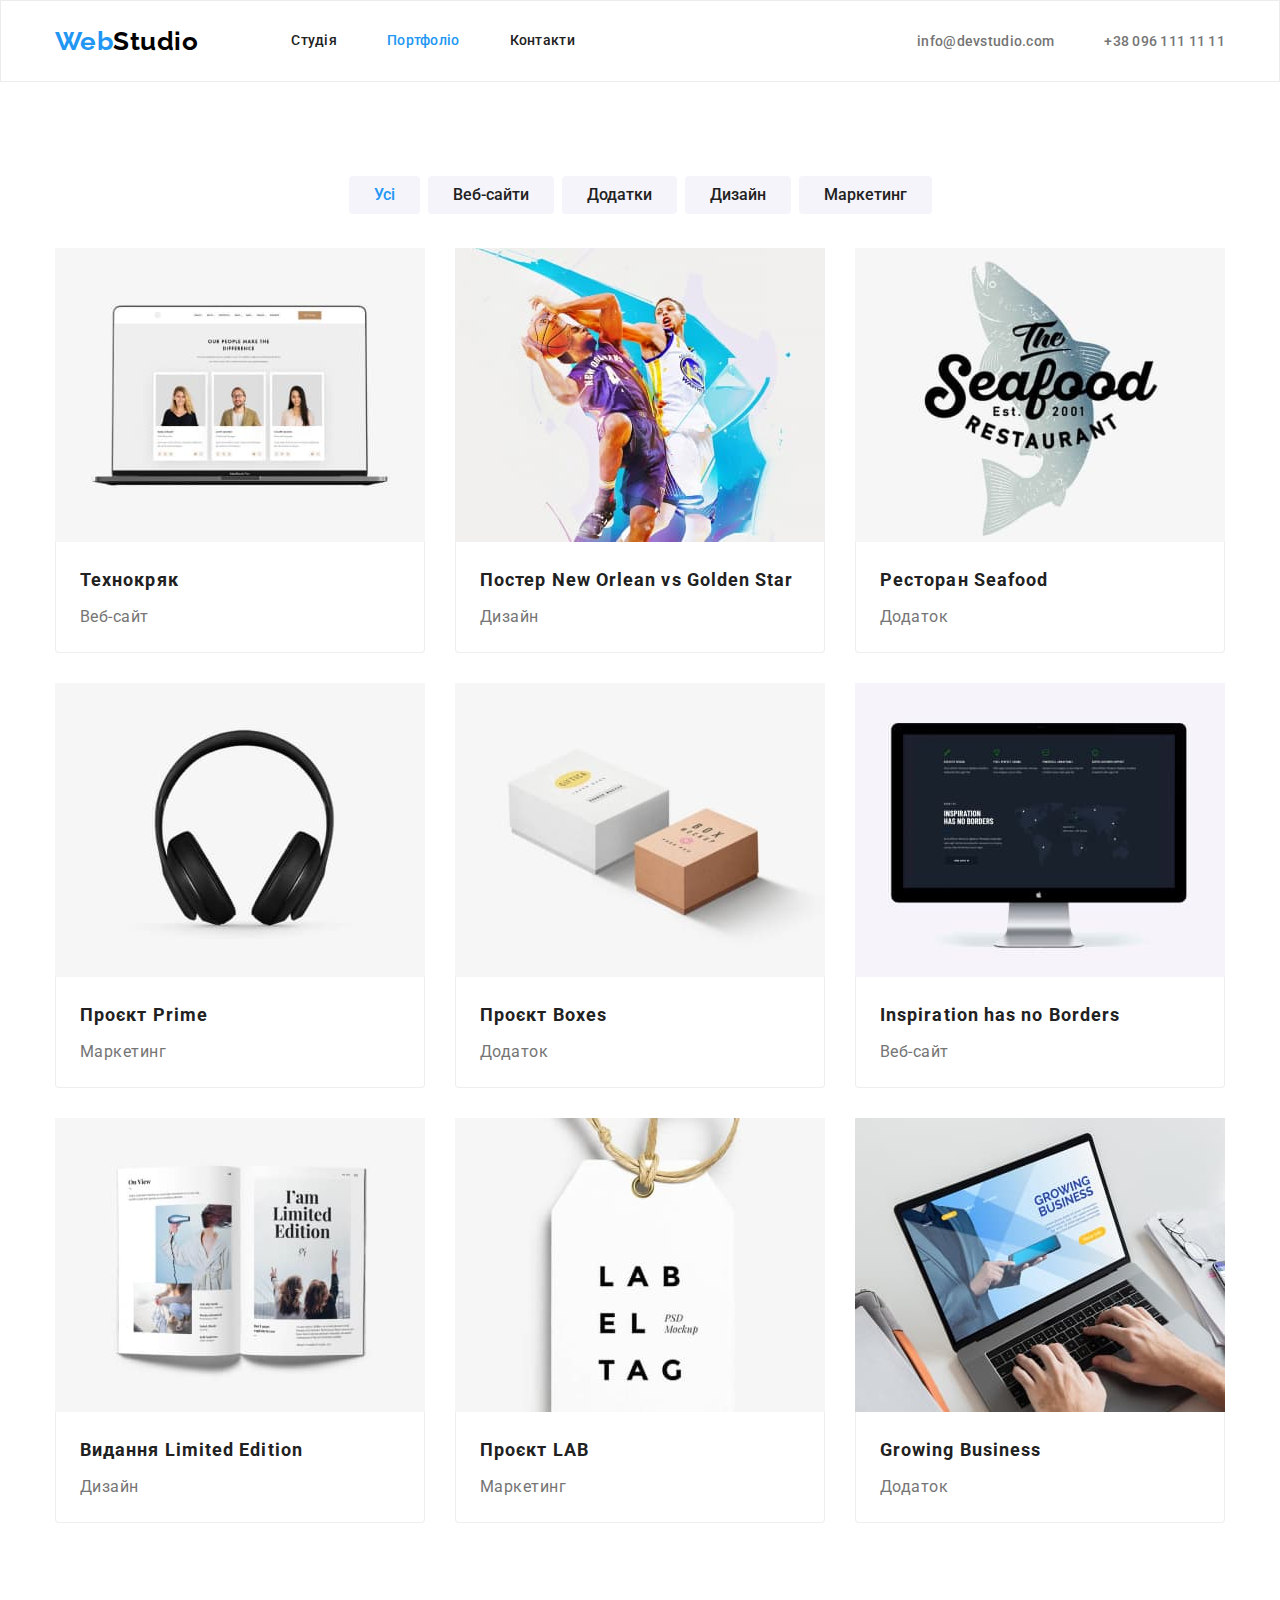
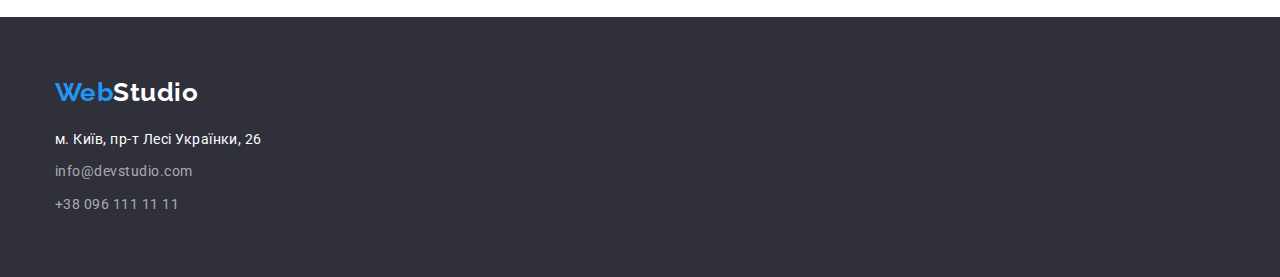
==== portfolio.html @ 704913a8 "Initial commit" ====
<!DOCTYPE html>
<html lang="en">
  <head>
    <meta charset="UTF-8" />
    <meta http-equiv="X-UA-Compatible" content="IE=edge" />
    <meta name="viewport" content="width=device-width, initial-scale=1.0" />

    <title>Портфоліо</title>

    <!-- Normalization -->
    <link
      rel="stylesheet"
      href="https://cdnjs.cloudflare.com/ajax/libs/modern-normalize/1.0.0/modern-normalize.min.css"
    />

    <!-- Styles -->
    <link rel="stylesheet" href="./css/styles.css" />

    <!-- Fonts -->
    <link rel="preconnect" href="https://fonts.googleapis.com" />
    <link rel="preconnect" href="https://fonts.gstatic.com" crossorigin />
    <link
      href="https://fonts.googleapis.com/css2?family=Raleway:wght@700&family=Roboto:wght@400;500;700;900&display=swap"
      rel="stylesheet"
    />
  </head>

  <body>
    <header class="header-section">
      <div class="container header-flex">
        <a href="./index.html" class="logo logo-header"><span>Web</span>Studio</a>

        <nav>
          <ul class="site-nav list">
            <li class="item">
              <a href="./index.html" class="link">Студія</a>
            </li>
            <li class="item">
              <a href="./portfolio.html" class="link current">Портфоліо</a>
            </li>
            <li class="item">
              <a href="#" class="link">Контакти</a>
            </li>
          </ul>
        </nav>

        <ul class="mail-tel-section list">
          <li class="item">
            <a href="mailto:info@devstudio.com" class="link">info@devstudio.com</a>
          </li>
          <li class="item"><a href="tel:380961111111" class="link">+38 096 111 11 11</a></li>
        </ul>
      </div>
    </header>

    <main>
      <!-- "Completed projects" saection -->
      <section class="section">
        <div class="container">
          <h1 class="section-title visually-hidden">Виконані проєкти</h1>

          <ul class="filter list">
            <li><button type="button" class="filer-button current button">Усі</button></li>
            <li><button type="button" class="filer-button button">Веб-сайти</button></li>
            <li><button type="button" class="filer-button button">Додатки</button></li>
            <li><button type="button" class="filer-button button">Дизайн</button></li>
            <li><button type="button" class="filer-button button">Маркетинг</button></li>
          </ul>

          <ul class="projects-list list">
            <li class="item">
              <img
                src="./images/technokryak.jpg"
                alt="Ноутбук з відчиненою веб-сторінкою"
                width="370"
                class="completed-projects-img"
              />
              <div class="projects-card-border">
                <h2 class="completed-projects-title">Технокряк</h2>
                <p class="completed-projects-text">Веб-сайт</p>
              </div>
            </li>
            <li class="item">
              <img
                src="./images/new-orlean-vs-golden-star.jpg"
                alt="Два баскетболісти грають у баскетбол"
                width="370"
                class="completed-projects-img"
              />
              <div class="projects-card-border">
                <h2 class="completed-projects-title">Постер New Orlean vs Golden Star</h2>
                <p class="completed-projects-text">Дизайн</p>
              </div>
            </li>
            <li class="item">
              <img
                src="./images/seafood-restaurant.jpg"
                alt="Логотип ресторану Seafood"
                width="370"
                class="completed-projects-img"
              />
              <div class="projects-card-border">
                <h2 class="completed-projects-title">Ресторан Seafood</h2>
                <p class="completed-projects-text">Додаток</p>
              </div>
            </li>
            <li class="item">
              <img
                src="./images/project-prime.jpg"
                alt="Комп'ютерні навушники"
                width="370"
                class="completed-projects-img"
              />
              <div class="projects-card-border">
                <h2 class="completed-projects-title">Проєкт Prime</h2>
                <p class="completed-projects-text">Маркетинг</p>
              </div>
            </li>
            <li class="item">
              <img
                src="./images/project-boxes.jpg"
                alt="Дві коробки: біла та червона"
                width="370"
                class="completed-projects-img"
              />
              <div class="projects-card-border">
                <h2 class="completed-projects-title">Проєкт Boxes</h2>
                <p class="completed-projects-text">Додаток</p>
              </div>
            </li>
            <li class="item">
              <img
                src="./images/inspirations-has-not-borders.jpg"
                alt="iMac з відчиненою веб-сторінкою"
                width="370"
                class="completed-projects-img"
              />
              <div class="projects-card-border">
                <h2 class="completed-projects-title">Inspiration has no Borders</h2>
                <p class="completed-projects-text">Веб-сайт</p>
              </div>
            </li>
            <li class="item">
              <img
                src="./images/limited-edition-publishing.jpg"
                alt="Розворот журналу"
                width="370"
                class="completed-projects-img"
              />
              <div class="projects-card-border">
                <h2 class="completed-projects-title">Видання Limited Edition</h2>
                <p class="completed-projects-text">Дизайн</p>
              </div>
            </li>
            <li class="item">
              <img
                src="./images/project-lab.jpg"
                alt="Етикетка з логотипом компанії"
                width="370"
                class="completed-projects-img"
              />
              <div class="projects-card-border">
                <h2 class="completed-projects-title">Проєкт LAB</h2>
                <p class="completed-projects-text">Маркетинг</p>
              </div>
            </li>
            <li class="item">
              <img
                src="./images/growing-business.jpg"
                alt="Людина працює за ноутбуком"
                width="370"
                class="completed-projects-img"
              />
              <div class="projects-card-border">
                <h2 class="completed-projects-title">Growing Business</h2>
                <p class="completed-projects-text">Додаток</p>
              </div>
            </li>
          </ul>
        </div>
      </section>
    </main>

    <footer class="footer-section">
      <div class="container">
        <a href="./index.html" class="logo logo-footer"><span>Web</span>Studio</a>

        <address class="footer-address">м. Київ, пр-т Лесі Українки, 26</address>

        <ul class="footer-contact-info list">
          <li><a href="mailto:info@devstudio.com" class="mail link">info@devstudio.com</a></li>
          <li><a href="tel:380961111111" class="link">+38 096 111 11 11</a></li>
        </ul>
      </div>
    </footer>
  </body>
</html>
---- css/styles.css ----
:root {
    --primaty-text-color: #212121;
    --secondary-text-color: #757575;
    --accent-color: #2196f3;
    --primary-white-color: #ffffff;
    --primary-black-color: #000000;
    --projects-border-color: #eeeeee;
    --header-border-color: #ececec;

    --hero-background-color: #2f303a;
    --button-color: #f5f4fa;
}

body {
    background-color: var(--primary-white-color);
    color: var(--primaty-text-color);

    font-family: Roboto, sans-serif;
    letter-spacing: 0.03em;
}

h1,
h2,
h3,
h4,
h5,
h6,
p,
ul {
    padding: 0;
    margin: 0;
}

.logo {
    font-family: 'Raleway';
    font-weight: 700;
    font-size: 26px;
    line-height: 1.19;
    text-decoration: none;
}

.list {
    list-style-type: none;
}

.link {
    text-decoration: none;
}

.button {
    border: 0;
    cursor: pointer;
}

.visually-hidden {
    position: absolute;
    white-space: nowrap;
    width: 1px;
    height: 1px;
    overflow: hidden;
    border: 0;
    padding: 0;
    clip: rect(0 0 0 0);
    clip-path: inset(50%);
    margin: -1px;
}

.section-title {
    margin-bottom: 50px;

    font-weight: 700;
    font-size: 36px;
    line-height: 1.17;
}

.section {
    padding-top: 94px;
    padding-bottom: 94px;
}

.container {
    width: 100%;
    max-width: 1200px;
    padding-left: 15px;
    padding-right: 15px;
    margin-left: auto;
    margin-right: auto;
}

/* ---------------------- Header ----------------------*/
.header-section {
    border: 1px solid var(--header-border-color);
}

.header-flex {
    display: flex;
    /* justify-content: space-between; */
    align-items: center;
}

.logo-header {
    margin-right: 93px;

    color: var(--primary-black-color);
}

.logo-header>span {
    color: var(--accent-color);
}

.site-nav {
    display: flex;
}

.site-nav .item {
    margin-right: 50px;
}

.site-nav .item:last-child {
    margin-right: 0;
}

/* Check why this method is not working */
/* .site-nav .item:not(last-child) {
  margin-right: 50px;
} */

.site-nav .link {
    display: block;
    padding-top: 32px;
    padding-bottom: 32px;

    color: var(--primaty-text-color);
    font-weight: 500;
    font-size: 14px;
    line-height: 1.14;
    letter-spacing: 0.02em;
}

.link.current {
    color: var(--accent-color);
}

.site-nav .link:hover,
.site-nav .link:focus {
    color: var(--accent-color);
}

.mail-tel-section {
    display: flex;
    margin-left: auto;
}

.mail-tel-section .item+.item {
    margin-left: 50px;
}

.mail-tel-section .link {
    color: var(--secondary-text-color);
    font-weight: 500;
    font-size: 14px;
    line-height: 1.14;
    letter-spacing: 0.02em;
}

.mail-tel-section .link:hover,
.mail-tel-section .link:focus {
    color: var(--accent-color);
}

/* ---------------------- Hero section ---------------------- */
.hero {
    background-color: var(--hero-background-color);
}

.hero-title {
    text-align: center;
    margin: 0 auto;
    margin-bottom: 30px;

    max-width: 696px;
    font-weight: 900;
    font-size: 44px;
    line-height: 1.36;
    letter-spacing: 0.06em;
    text-transform: uppercase;

    color: var(--primary-white-color);
}

.hero-button {
    display: block;
    margin: 0 auto;
    padding: 10px 32px;
    border-radius: 4px;

    color: var(--primary-white-color);
    background-color: var(--accent-color);
    font-family: 'Roboto';
    font-weight: 700;
    font-size: 16px;
    line-height: 1.87;
    letter-spacing: 0.06em;
}

.hero-button:hover,
.hero-button:focus {
    color: var(--primaty-text-color);
    background-color: var(--button-color);
}

/* ---------------------- Advantages section ---------------------- */
.advantages-section {
    padding-bottom: 0;
}

.advantages-li-title {
    margin-bottom: 10px;

    font-weight: 700;
    font-size: 14px;
    line-height: 1.14;
    text-transform: uppercase;
}

.advantages-text {
    font-size: 14px;
    line-height: 1.7;

    color: var(--secondary-text-color);
}

.advantages-list {
    display: flex;
}

.advantages-list .item {
    max-width: calc((100% - 90px) / 4);
    margin-right: 30px;
}

.advantages-list .item:last-child {
    margin-right: 0;
}

/* ---------------------- What we are doing section ---------------------- */
.what-we-doing-title {
    text-align: center;
}

.what-we-doing-list {
    display: flex;
    gap: 30px;
}

/* ---------------------- Our team section ---------------------- */
.our-team-section {
    background-color: var(--button-color);
}

.our-team-section li {
    background-color: var(--primary-white-color);
}

.our-team-title {
    text-align: center;
}

.our-team-list {
    display: flex;
    gap: 30px;
}

.employee-img {
    margin-bottom: 30px;
}

.our-team-name {
    padding-bottom: 10px;
    text-align: center;

    font-weight: 500;
    font-size: 16px;
    line-height: 1.19;
}

.our-team-position {
    text-align: center;
    padding-bottom: 30px;

    font-size: 16px;
    line-height: 1.19;

    color: var(--secondary-text-color);
}

/* ---------------------- !!! portfolio.html !!! ---------------------- */

/* ---------------------- Completed projects section ---------------------- */
.filter {
    display: flex;
    gap: 8px;
    justify-content: center;
    margin-bottom: 34px;
}

.filer-button {
    padding: 6px 25px;
    border-radius: 4px;

    font-family: Roboto;
    font-weight: 500;
    font-size: 16px;
    line-height: 1.62;

    color: var(--primaty-text-color);
    background-color: var(--button-color);
}

.filer-button:hover,
.filer-button:focus {
    color: var(--accent-color);
}

.filer-button.current {
    color: var(--accent-color);
}

.projects-list {
    display: flex;
    flex-wrap: wrap;
    gap: 30px;
}

.completed-projects-img {
    display: block;
}

.completed-projects-title {
    margin-bottom: 4px;

    font-weight: 700;
    font-size: 18px;
    line-height: 2;
    letter-spacing: 0.06em;
}

.completed-projects-text {
    font-size: 16px;
    line-height: 1.87;

    color: var(--secondary-text-color);
}

.projects-card-border {
    border-radius: 0px 0px 4px 4px;
    border-bottom: 1px solid var(--projects-border-color);
    border-left: 1px solid var(--projects-border-color);
    border-right: 1px solid var(--projects-border-color);

    padding: 20px 24px;
}

/* ---------------------- Footer ---------------------- */
.footer-section {
    padding-top: 60px;
    padding-bottom: 60px;

    background-color: var(--hero-background-color);
}

.logo-footer {
    display: inline-block;
    margin-bottom: 20px;

    color: var(--primary-white-color);
}

.logo-footer>span {
    color: var(--accent-color);
}

.footer-address {
    margin-bottom: 9px;

    font-size: 14px;
    font-style: normal;
    line-height: 1.71;

    color: var(--primary-white-color);
}

.footer-contact-info a {
    font-size: 14px;
    line-height: 1.71;

    color: rgba(255, 255, 255, 0.6);
}

.footer-contact-info .link:hover,
.footer-contact-info .link:focus {
    color: var(--accent-color);
}

.mail {
    display: inline-block;
    margin-bottom: 9px;
}
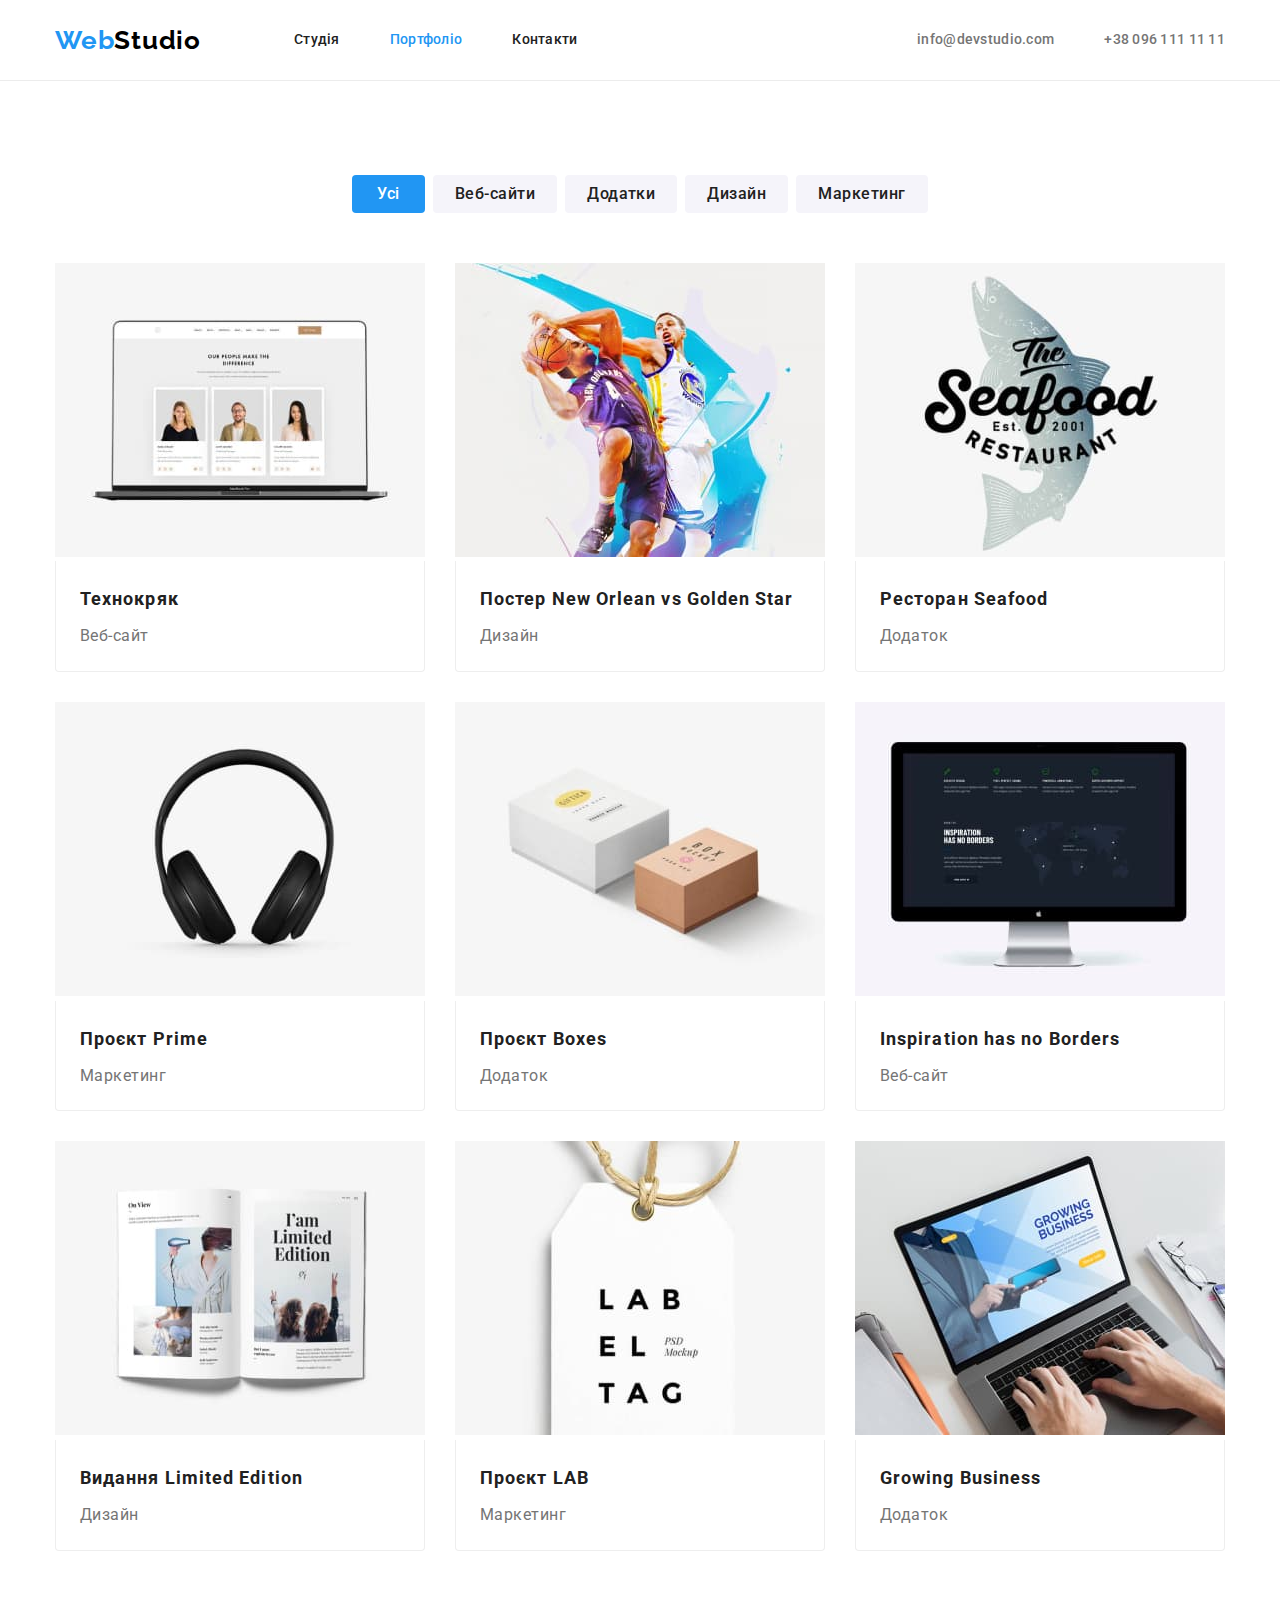
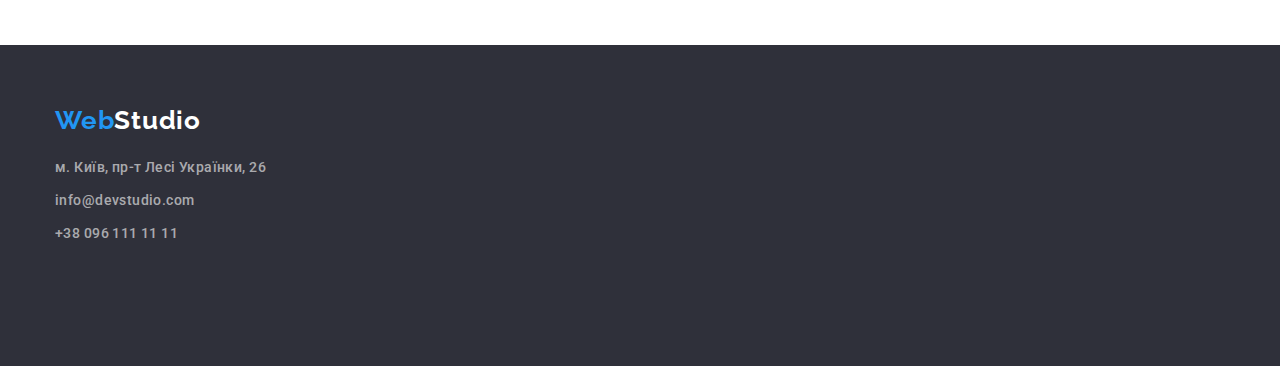
==== commit b1ea7db2: "update-html-css-files" ====
--- a/portfolio.html
+++ b/portfolio.html
@@ -1,22 +1,15 @@
 <!DOCTYPE html>
-<html lang="en">
+<html lang="uk">
   <head>
     <meta charset="UTF-8" />
     <meta http-equiv="X-UA-Compatible" content="IE=edge" />
     <meta name="viewport" content="width=device-width, initial-scale=1.0" />
-
     <title>Портфоліо</title>
-
-    <!-- Normalization -->
     <link
       rel="stylesheet"
-      href="https://cdnjs.cloudflare.com/ajax/libs/modern-normalize/1.0.0/modern-normalize.min.css"
+      href="https://cdnjs.cloudflare.com/ajax/libs/modern-normalize/1.1.0/modern-normalize.min.css"
     />
-
-    <!-- Styles -->
     <link rel="stylesheet" href="./css/styles.css" />
-
-    <!-- Fonts -->
     <link rel="preconnect" href="https://fonts.googleapis.com" />
     <link rel="preconnect" href="https://fonts.gstatic.com" crossorigin />
     <link
@@ -24,174 +17,177 @@
       rel="stylesheet"
     />
   </head>
-
   <body>
-    <header class="header-section">
+    <header class="header-section-portfolio">
       <div class="container header-flex">
-        <a href="./index.html" class="logo logo-header"><span>Web</span>Studio</a>
-
+        <a href="./index.html" lang="en" class="link"
+          ><span class="logo-accent">Web</span><span class="logo-accent-sec">Studio</span></a
+        >
         <nav>
-          <ul class="site-nav list">
+          <ul class="page-nav">
             <li class="item">
               <a href="./index.html" class="link">Студія</a>
             </li>
             <li class="item">
-              <a href="./portfolio.html" class="link current">Портфоліо</a>
+              <a class="link nav link-current" href="./portfolio.html">Портфоліо</a>
             </li>
             <li class="item">
               <a href="#" class="link">Контакти</a>
             </li>
           </ul>
         </nav>
-
-        <ul class="mail-tel-section list">
+        <ul class="header-contact-list">
           <li class="item">
-            <a href="mailto:info@devstudio.com" class="link">info@devstudio.com</a>
+            <a href="mailto:info@devstudio.com" class="link header-contacts">info@devstudio.com</a>
           </li>
-          <li class="item"><a href="tel:380961111111" class="link">+38 096 111 11 11</a></li>
+          <li class="item">
+            <a href="tel:+380961111111" class="link header-contacts">+38 096 111 11 11</a>
+          </li>
         </ul>
       </div>
     </header>
-
     <main>
-      <!-- "Completed projects" saection -->
-      <section class="section">
-        <div class="container">
-          <h1 class="section-title visually-hidden">Виконані проєкти</h1>
-
-          <ul class="filter list">
-            <li><button type="button" class="filer-button current button">Усі</button></li>
-            <li><button type="button" class="filer-button button">Веб-сайти</button></li>
-            <li><button type="button" class="filer-button button">Додатки</button></li>
-            <li><button type="button" class="filer-button button">Дизайн</button></li>
-            <li><button type="button" class="filer-button button">Маркетинг</button></li>
+      <section class="projects-section">
+        <div class="container buttons-container">
+          <h1 class="sect-headers hidden">Виконані проєкти</h1>
+          <ul class="lists portfolio-all-buttons">
+            <li><button type="button" class="portfolio-button">Усі</button></li>
+            <li><button type="button" class="portfolio-buttons">Веб-сайти</button></li>
+            <li><button type="button" class="portfolio-buttons">Додатки</button></li>
+            <li><button type="button" class="portfolio-buttons">Дизайн</button></li>
+            <li><button type="button" class="portfolio-buttons">Маркетинг</button></li>
           </ul>
-
-          <ul class="projects-list list">
+        </div>
+        <div class="container projects-cards">
+          <ul class="lists">
             <li class="item">
               <img
                 src="./images/technokryak.jpg"
-                alt="Ноутбук з відчиненою веб-сторінкою"
+                alt="Ноутбук з відкритим веб-сайтом"
                 width="370"
-                class="completed-projects-img"
+                height="294"
               />
-              <div class="projects-card-border">
-                <h2 class="completed-projects-title">Технокряк</h2>
-                <p class="completed-projects-text">Веб-сайт</p>
+              <div class="border-card">
+                <h3 class="portfolio-headers">Технокряк</h3>
+                <p class="portfolio-text">Веб-сайт</p>
               </div>
             </li>
             <li class="item">
               <img
                 src="./images/new-orlean-vs-golden-star.jpg"
-                alt="Два баскетболісти грають у баскетбол"
+                alt="Два баскетболісти грають"
                 width="370"
-                class="completed-projects-img"
+                height="294"
               />
-              <div class="projects-card-border">
-                <h2 class="completed-projects-title">Постер New Orlean vs Golden Star</h2>
-                <p class="completed-projects-text">Дизайн</p>
+              <div class="border-card">
+                <h3 class="portfolio-headers">Постер New Orlean vs Golden Star</h3>
+                <p class="portfolio-text">Дизайн</p>
               </div>
             </li>
             <li class="item">
               <img
                 src="./images/seafood-restaurant.jpg"
-                alt="Логотип ресторану Seafood"
+                alt="Логотип ресторану з рибою та назвою (The Seafood Restaurant. Est. 2001)"
                 width="370"
-                class="completed-projects-img"
+                height="294"
               />
-              <div class="projects-card-border">
-                <h2 class="completed-projects-title">Ресторан Seafood</h2>
-                <p class="completed-projects-text">Додаток</p>
+              <div class="border-card">
+                <h3 class="portfolio-headers">Ресторан Seafood</h3>
+                <p class="portfolio-text">Додаток</p>
               </div>
             </li>
             <li class="item">
-              <img
-                src="./images/project-prime.jpg"
-                alt="Комп'ютерні навушники"
-                width="370"
-                class="completed-projects-img"
-              />
-              <div class="projects-card-border">
-                <h2 class="completed-projects-title">Проєкт Prime</h2>
-                <p class="completed-projects-text">Маркетинг</p>
+              <img src="./images/project-prime.jpg" alt="Навушники" width="370" height="294" />
+              <div class="border-card">
+                <h3 class="portfolio-headers">Проєкт Prime</h3>
+                <p class="portfolio-text">Маркетинг</p>
               </div>
             </li>
             <li class="item">
               <img
                 src="./images/project-boxes.jpg"
-                alt="Дві коробки: біла та червона"
+                alt="Коричнева та біла коробки"
                 width="370"
-                class="completed-projects-img"
+                height="294"
               />
-              <div class="projects-card-border">
-                <h2 class="completed-projects-title">Проєкт Boxes</h2>
-                <p class="completed-projects-text">Додаток</p>
+              <div class="border-card">
+                <h3 class="portfolio-headers">Проєкт Boxes</h3>
+                <p class="portfolio-text">Додаток</p>
               </div>
             </li>
             <li class="item">
               <img
                 src="./images/inspirations-has-not-borders.jpg"
-                alt="iMac з відчиненою веб-сторінкою"
+                alt=""
                 width="370"
-                class="completed-projects-img"
+                height="294"
               />
-              <div class="projects-card-border">
-                <h2 class="completed-projects-title">Inspiration has no Borders</h2>
-                <p class="completed-projects-text">Веб-сайт</p>
+              <div class="border-card">
+                <h3 class="portfolio-headers">Inspiration has no Borders</h3>
+                <p class="portfolio-text">Веб-сайт</p>
               </div>
             </li>
             <li class="item">
               <img
                 src="./images/limited-edition-publishing.jpg"
-                alt="Розворот журналу"
+                alt="iMac з відкритим веб-сайтом"
                 width="370"
-                class="completed-projects-img"
+                height="294"
               />
-              <div class="projects-card-border">
-                <h2 class="completed-projects-title">Видання Limited Edition</h2>
-                <p class="completed-projects-text">Дизайн</p>
+              <div class="border-card">
+                <h3 class="portfolio-headers">Видання Limited Edition</h3>
+                <p class="portfolio-text">Дизайн</p>
               </div>
             </li>
             <li class="item">
               <img
                 src="./images/project-lab.jpg"
-                alt="Етикетка з логотипом компанії"
+                alt="Етикетка з надписом (Label Tag)"
                 width="370"
-                class="completed-projects-img"
+                height="294"
               />
-              <div class="projects-card-border">
-                <h2 class="completed-projects-title">Проєкт LAB</h2>
-                <p class="completed-projects-text">Маркетинг</p>
+              <div class="border-card">
+                <h3 class="portfolio-headers">Проєкт LAB</h3>
+                <p class="portfolio-text">Маркетинг</p>
               </div>
             </li>
             <li class="item">
               <img
                 src="./images/growing-business.jpg"
-                alt="Людина працює за ноутбуком"
+                alt="Ноутбук, яким користується людина"
                 width="370"
-                class="completed-projects-img"
+                height="294"
               />
-              <div class="projects-card-border">
-                <h2 class="completed-projects-title">Growing Business</h2>
-                <p class="completed-projects-text">Додаток</p>
+              <div class="border-card">
+                <h3 class="portfolio-headers">Growing Business</h3>
+                <p class="portfolio-text">Додаток</p>
               </div>
             </li>
           </ul>
         </div>
       </section>
     </main>
-
     <footer class="footer-section">
-      <div class="container">
-        <a href="./index.html" class="logo logo-footer"><span>Web</span>Studio</a>
-
-        <address class="footer-address">м. Київ, пр-т Лесі Українки, 26</address>
-
-        <ul class="footer-contact-info list">
-          <li><a href="mailto:info@devstudio.com" class="mail link">info@devstudio.com</a></li>
-          <li><a href="tel:380961111111" class="link">+38 096 111 11 11</a></li>
-        </ul>
+      <div class="container address-container">
+        <a href="./index.html" class="link logo"
+          ><span class="logo-accent">Web</span><span class="logo-accent-address">Studio</span></a
+        >
+        <address>
+          <ul class="address-elements">
+            <li class="lists">
+              <a href="https://goo.gl/maps/knYYJ86Gvqmdo5ix7" class="link map-address"
+                >м. Київ, пр-т Лесі Українки, 26</a
+              >
+            </li>
+            <li class="lists">
+              <a href="mailto:info@devstudio.com" class="link mail">info@devstudio.com</a>
+            </li>
+            <li class="lists">
+              <a href="tel:+380961111111" class="link tel">+38 096 111 11 11</a>
+            </li>
+          </ul>
+        </address>
       </div>
     </footer>
   </body>
-</html>+</html>
--- a/css/styles.css
+++ b/css/styles.css
@@ -1,408 +1,448 @@
 :root {
-    --primaty-text-color: #212121;
-    --secondary-text-color: #757575;
-    --accent-color: #2196f3;
-    --primary-white-color: #ffffff;
-    --primary-black-color: #000000;
-    --projects-border-color: #eeeeee;
-    --header-border-color: #ececec;
-
-    --hero-background-color: #2f303a;
-    --button-color: #f5f4fa;
-}
-
+    --clr-primary-white: #fff;
+    --clr-brand: #2f303a;
+    --primary-text-clr: #757575;
+    --accent-clr: #2196f3;
+    --primary-black-clr: #000;
+    --black-brand: #212121;
+    --color-button: #188ce8;
+    --sec-clr-bcg: #f5f4fa;
+    --clr-border-header: #ececec;
+    --clr-project-border: #eeeeee;
+}
+
+/* Main Selectors */
 body {
-    background-color: var(--primary-white-color);
-    color: var(--primaty-text-color);
-
-    font-family: Roboto, sans-serif;
-    letter-spacing: 0.03em;
-}
-
-h1,
-h2,
-h3,
-h4,
-h5,
-h6,
-p,
-ul {
+    font-family: 'Roboto', 'Raleway', sans-serif;
+    list-style-type: none;
+
+    color: var(--primary-text-clr);
+}
+
+h1, h2, h3, h4, h5, h6, p, ul {
+    list-style-type: none;
+    margin: 0;
     padding: 0;
-    margin: 0;
-}
-
-.logo {
-    font-family: 'Raleway';
-    font-weight: 700;
-    font-size: 26px;
-    line-height: 1.19;
+}
+
+.link {
+   
     text-decoration: none;
-}
-
-.list {
-    list-style-type: none;
-}
-
-.link {
-    text-decoration: none;
-}
-
-.button {
-    border: 0;
-    cursor: pointer;
-}
-
-.visually-hidden {
-    position: absolute;
-    white-space: nowrap;
-    width: 1px;
-    height: 1px;
-    overflow: hidden;
-    border: 0;
-    padding: 0;
-    clip: rect(0 0 0 0);
-    clip-path: inset(50%);
-    margin: -1px;
-}
-
-.section-title {
-    margin-bottom: 50px;
-
-    font-weight: 700;
-    font-size: 36px;
-    line-height: 1.17;
-}
-
-.section {
-    padding-top: 94px;
-    padding-bottom: 94px;
+    font-weight: 500;
+    font-size: 14px;
+    line-height: 1.14;
+    letter-spacing: 0.02em;
+
+    color: var(--black-brand);
+}
+
+.link:hover,
+.link:focus {
+    color: var(--accent-clr);
 }
 
 .container {
-    width: 100%;
-    max-width: 1200px;
+    width: 1200px;
+    max-width: 100%;
     padding-left: 15px;
     padding-right: 15px;
     margin-left: auto;
     margin-right: auto;
-}
-
-/* ---------------------- Header ----------------------*/
-.header-section {
-    border: 1px solid var(--header-border-color);
+    /* outline: tomato 2px solid; */
+    
+}
+
+
+.sect-headers {
+    margin: 0 0 50px 0;
+    text-align: center;
+    
+    font-weight: 700;
+    font-size: 36px;
+    line-height: 1.1666;
+    letter-spacing: 0.03em;
+   
+
+    color: var(--black-brand);
+}
+
+/* --------------------------------------Header------------------------------------------- */
+.header-section-portfolio {
+    margin-bottom: 94px;
+    border-bottom: 1px solid var(--clr-border-header);
+}
+
+.page-nav {
+    display: flex;
+    margin-left: 93px;
+}
+
+/* .page-nav .item {
+    border: tomato 2px solid;
+    
+} */
+
+.page-nav .item:not(:last-child) {
+    margin-right: 50px;
+}
+
+.page-nav .link {
+    display: block;
+    padding: 32px 0px;
+}
+
+.header-contact-list .link {
+    display: block;
+    padding: 32px 0px;
+}
+
+.header-contact-list {
+    display: flex;
+    margin-left: auto;
+}
+
+.header-contact-list .item:not(:last-child) {
+    margin-right: 50px;
 }
 
 .header-flex {
     display: flex;
-    /* justify-content: space-between; */
     align-items: center;
 }
 
-.logo-header {
-    margin-right: 93px;
-
-    color: var(--primary-black-color);
-}
-
-.logo-header>span {
-    color: var(--accent-color);
-}
-
-.site-nav {
-    display: flex;
-}
-
-.site-nav .item {
-    margin-right: 50px;
-}
-
-.site-nav .item:last-child {
-    margin-right: 0;
-}
-
-/* Check why this method is not working */
-/* .site-nav .item:not(last-child) {
-  margin-right: 50px;
-} */
-
-.site-nav .link {
-    display: block;
-    padding-top: 32px;
-    padding-bottom: 32px;
-
-    color: var(--primaty-text-color);
+
+.logo-accent {
+    
+    font-family: 'Raleway';
+    font-weight: 700;
+    font-size: 26px;
+    line-height: 1.19;
+    letter-spacing: 0.03em;
+
+    color: var(--accent-clr);
+}
+
+.logo-accent-sec {
+    
+    font-family: 'Raleway';
+    font-weight: 700;
+    font-size: 26px;
+    line-height: 1.19;
+    letter-spacing: 0.03em;
+
+    color: var(--primary-black-clr);
+}
+
+.page-nav {
+    
+    list-style-type: none;
+    
+    color: var(--black-brand);
+}
+
+.header-contacts {
+    
     font-weight: 500;
     font-size: 14px;
     line-height: 1.14;
     letter-spacing: 0.02em;
-}
-
-.link.current {
-    color: var(--accent-color);
-}
-
-.site-nav .link:hover,
-.site-nav .link:focus {
-    color: var(--accent-color);
-}
-
-.mail-tel-section {
-    display: flex;
-    margin-left: auto;
-}
-
-.mail-tel-section .item+.item {
-    margin-left: 50px;
-}
-
-.mail-tel-section .link {
-    color: var(--secondary-text-color);
-    font-weight: 500;
+
+    color: var(--primary-text-clr);
+}
+
+.link-current {
+    color: var(--accent-clr);
+}
+
+
+
+
+/* -------------------------------hero section--------------------------------------- */
+.hero {
+    padding: 94px 0;
+    text-align: center;
+    background-color: var(--clr-brand);
+}
+
+.hero-header {
+    
+    margin-top: 0px;
+    max-width: 696px;
+    margin: 0 auto 30px auto;
+
+    text-align: center;
+    font-weight: 900;
+    font-size: 44px;
+    line-height: 1.3636;
+    letter-spacing: 0.06em;
+    text-transform: uppercase;
+    
+    color: var(--clr-primary-white);
+}
+
+.hero-button {
+    padding: 10px 32px;
+    border-radius: 4px;
+    border: none;
+    
+    font-family: 'Roboto';
+    font-weight: 700;
+    font-size: 16px;
+    line-height: 1.87;
+    letter-spacing: 0.06em;
+    cursor: pointer;
+
+    color: var(--clr-primary-white);
+    background-color: var(--accent-clr);
+}
+
+.hero-button:hover,
+.hero-button:focus {
+    color: var(--clr-primary-white);
+    background-color: var(--color-button);
+}
+
+
+
+/* ---------------------------------------section "наші особливості"------------------------------------------ */
+.hidden {
+    display: none;
+}
+
+.peculiarities-container .lists {
+    display: flex;
+}
+
+.peculiarities-container {
+    margin-bottom: 94px;
+    margin-top: 94px;
+}
+
+.lists .list-item {
+    max-width: calc((100% - 90px) / 4);
+    margin-right: 30px;
+}
+
+.lists .list-item:last-child {
+    margin-right: 0;
+}
+
+.peculiarities-list {
+    margin-bottom: 10px;
+
+    font-weight: 700;
     font-size: 14px;
     line-height: 1.14;
-    letter-spacing: 0.02em;
-}
-
-.mail-tel-section .link:hover,
-.mail-tel-section .link:focus {
-    color: var(--accent-color);
-}
-
-/* ---------------------- Hero section ---------------------- */
-.hero {
-    background-color: var(--hero-background-color);
-}
-
-.hero-title {
+    letter-spacing: 0.03em;
+    text-transform: uppercase;
+
+    color: var(--black-brand);
+}
+
+.peculiarities-text {
+        font-size: 14px;
+        line-height: 1.71;
+        letter-spacing: 0.03em;
+}
+
+/* -------------------------------------------what we doing------------------------------------------- */
+
+.container-work .lists {
+    display: flex;
+    gap: 30px;
+    margin: auto 0;
+}
+
+.container-work {
+    margin-bottom: 94px;
+}
+
+/* team */
+.container-team .lists {
+    display: flex;
+    gap: 30px;
     text-align: center;
-    margin: 0 auto;
+}
+
+.team-sect {
+    background-color: var(--sec-clr-bcg);
+    padding-bottom: 94px;
+    padding-top: 94px;
+}
+
+.team-list {
+    background-color: var(--clr-primary-white);
+}
+
+.team-names {
+    margin-top: 30px;
+    margin-bottom: 10px;
+
+    font-weight: 500;
+    font-size: 16px;
+    line-height: 1.18;
+    letter-spacing: 0.03em;
+
+    color: var(--black-brand);
+}
+
+.team-member-spec {
     margin-bottom: 30px;
 
-    max-width: 696px;
-    font-weight: 900;
-    font-size: 44px;
-    line-height: 1.36;
-    letter-spacing: 0.06em;
-    text-transform: uppercase;
-
-    color: var(--primary-white-color);
-}
-
-.hero-button {
-    display: block;
-    margin: 0 auto;
-    padding: 10px 32px;
+    font-size: 16px;
+    line-height: 1.18;
+    letter-spacing: 0.03em;
+}
+
+/* -------------------------------------------portfolio-------------------------------------------------- */
+.projects-section {
+    margin-bottom: 94px;
+}
+
+.portfolio-buttons {
+    gap: 8px;
+    padding: 6px 22px;
     border-radius: 4px;
-
-    color: var(--primary-white-color);
-    background-color: var(--accent-color);
+    border: none;
+
     font-family: 'Roboto';
-    font-weight: 700;
-    font-size: 16px;
-    line-height: 1.87;
-    letter-spacing: 0.06em;
-}
-
-.hero-button:hover,
-.hero-button:focus {
-    color: var(--primaty-text-color);
-    background-color: var(--button-color);
-}
-
-/* ---------------------- Advantages section ---------------------- */
-.advantages-section {
-    padding-bottom: 0;
-}
-
-.advantages-li-title {
-    margin-bottom: 10px;
-
-    font-weight: 700;
-    font-size: 14px;
-    line-height: 1.14;
-    text-transform: uppercase;
-}
-
-.advantages-text {
-    font-size: 14px;
-    line-height: 1.7;
-
-    color: var(--secondary-text-color);
-}
-
-.advantages-list {
-    display: flex;
-}
-
-.advantages-list .item {
-    max-width: calc((100% - 90px) / 4);
-    margin-right: 30px;
-}
-
-.advantages-list .item:last-child {
-    margin-right: 0;
-}
-
-/* ---------------------- What we are doing section ---------------------- */
-.what-we-doing-title {
-    text-align: center;
-}
-
-.what-we-doing-list {
-    display: flex;
-    gap: 30px;
-}
-
-/* ---------------------- Our team section ---------------------- */
-.our-team-section {
-    background-color: var(--button-color);
-}
-
-.our-team-section li {
-    background-color: var(--primary-white-color);
-}
-
-.our-team-title {
-    text-align: center;
-}
-
-.our-team-list {
-    display: flex;
-    gap: 30px;
-}
-
-.employee-img {
-    margin-bottom: 30px;
-}
-
-.our-team-name {
-    padding-bottom: 10px;
-    text-align: center;
-
     font-weight: 500;
     font-size: 16px;
-    line-height: 1.19;
-}
-
-.our-team-position {
-    text-align: center;
-    padding-bottom: 30px;
-
-    font-size: 16px;
-    line-height: 1.19;
-
-    color: var(--secondary-text-color);
-}
-
-/* ---------------------- !!! portfolio.html !!! ---------------------- */
-
-/* ---------------------- Completed projects section ---------------------- */
-.filter {
+    line-height: 1.62;
+    letter-spacing: 0.03em;
+    cursor: pointer;
+
+    color: var(--black-brand);
+    background-color: var(--sec-clr-bcg);
+}
+
+.portfolio-button {
+    padding: 6px 25px;
+    border-radius: 4px;
+    border: none;
+
+    font-family: 'Roboto';
+    font-weight: 500;
+    font-size: 16px;
+    line-height: 1.62;
+    letter-spacing: 0.03em;
+    cursor: pointer;
+
+    color: var(--clr-primary-white);
+    background-color: var(--accent-clr);
+}
+
+.portfolio-button:hover,
+.portfolio-button:focus {
+    color: var(--clr-primary-white);
+    background-color: var(--color-button);
+}
+
+
+.portfolio-buttons:hover,
+.portfolio-buttons:focus {
+    color: var(--clr-primary-white);
+    background-color: var(--color-button);
+}
+
+.portfolio-all-buttons {
     display: flex;
     gap: 8px;
     justify-content: center;
+    padding-bottom: 16px;
+}
+
+.buttons-container {
     margin-bottom: 34px;
 }
 
-.filer-button {
-    padding: 6px 25px;
-    border-radius: 4px;
-
-    font-family: Roboto;
-    font-weight: 500;
-    font-size: 16px;
-    line-height: 1.62;
-
-    color: var(--primaty-text-color);
-    background-color: var(--button-color);
-}
-
-.filer-button:hover,
-.filer-button:focus {
-    color: var(--accent-color);
-}
-
-.filer-button.current {
-    color: var(--accent-color);
-}
-
-.projects-list {
+.projects-cards .lists {
     display: flex;
     flex-wrap: wrap;
     gap: 30px;
 }
 
-.completed-projects-img {
-    display: block;
-}
-
-.completed-projects-title {
+.border-card {
+    padding: 20px 24px;
+    border-radius: 0px 0px 4px 4px;
+    border-bottom: 1px solid var(--clr-project-border);
+    border-left: 1px solid var(--clr-project-border);
+    border-right: 1px solid var(--clr-project-border);
+}
+
+
+.portfolio-headers {
     margin-bottom: 4px;
 
     font-weight: 700;
     font-size: 18px;
     line-height: 2;
     letter-spacing: 0.06em;
-}
-
-.completed-projects-text {
+
+    color: var(--black-brand);
+}
+
+.portfolio-text {
     font-size: 16px;
     line-height: 1.87;
-
-    color: var(--secondary-text-color);
-}
-
-.projects-card-border {
-    border-radius: 0px 0px 4px 4px;
-    border-bottom: 1px solid var(--projects-border-color);
-    border-left: 1px solid var(--projects-border-color);
-    border-right: 1px solid var(--projects-border-color);
-
-    padding: 20px 24px;
-}
-
-/* ---------------------- Footer ---------------------- */
+    letter-spacing: 0.03em;
+}
+
+/* -----------------------------------address section--------------------------------- */
 .footer-section {
-    padding-top: 60px;
-    padding-bottom: 60px;
-
-    background-color: var(--hero-background-color);
-}
-
-.logo-footer {
+    padding: 60px 0px;
+
+    background-color: var(--clr-brand);
+}
+
+.address-container {
+    margin-bottom: 60px;
+}
+
+
+.logo {
     display: inline-block;
     margin-bottom: 20px;
-
-    color: var(--primary-white-color);
-}
-
-.logo-footer>span {
-    color: var(--accent-color);
-}
-
-.footer-address {
+}
+
+.map-address {
+    display: inline-block;
     margin-bottom: 9px;
-
-    font-size: 14px;
-    font-style: normal;
-    line-height: 1.71;
-
-    color: var(--primary-white-color);
-}
-
-.footer-contact-info a {
+    
+    text-decoration: none;
     font-size: 14px;
     line-height: 1.71;
+    letter-spacing: 0.03em;
+
+    color: var(--clr-primary-white);
+}
+
+.lists .link {
+    font-size: 14px;
+    line-height: 1.71;
+    letter-spacing: 0.03em;
 
     color: rgba(255, 255, 255, 0.6);
 }
 
-.footer-contact-info .link:hover,
-.footer-contact-info .link:focus {
-    color: var(--accent-color);
-}
-
 .mail {
-    display: inline-block;
+    display: block;
     margin-bottom: 9px;
-}+}
+
+
+.address-elements {
+    font-style: normal;
+    text-decoration: none;
+}
+
+.logo-accent-address {
+    font-family: 'Raleway';
+    font-style: normal;
+    font-weight: 700;
+    font-size: 26px;
+    line-height: 1.19;
+    letter-spacing: 0.03em;
+
+    color: var(--clr-primary-white);
+}
